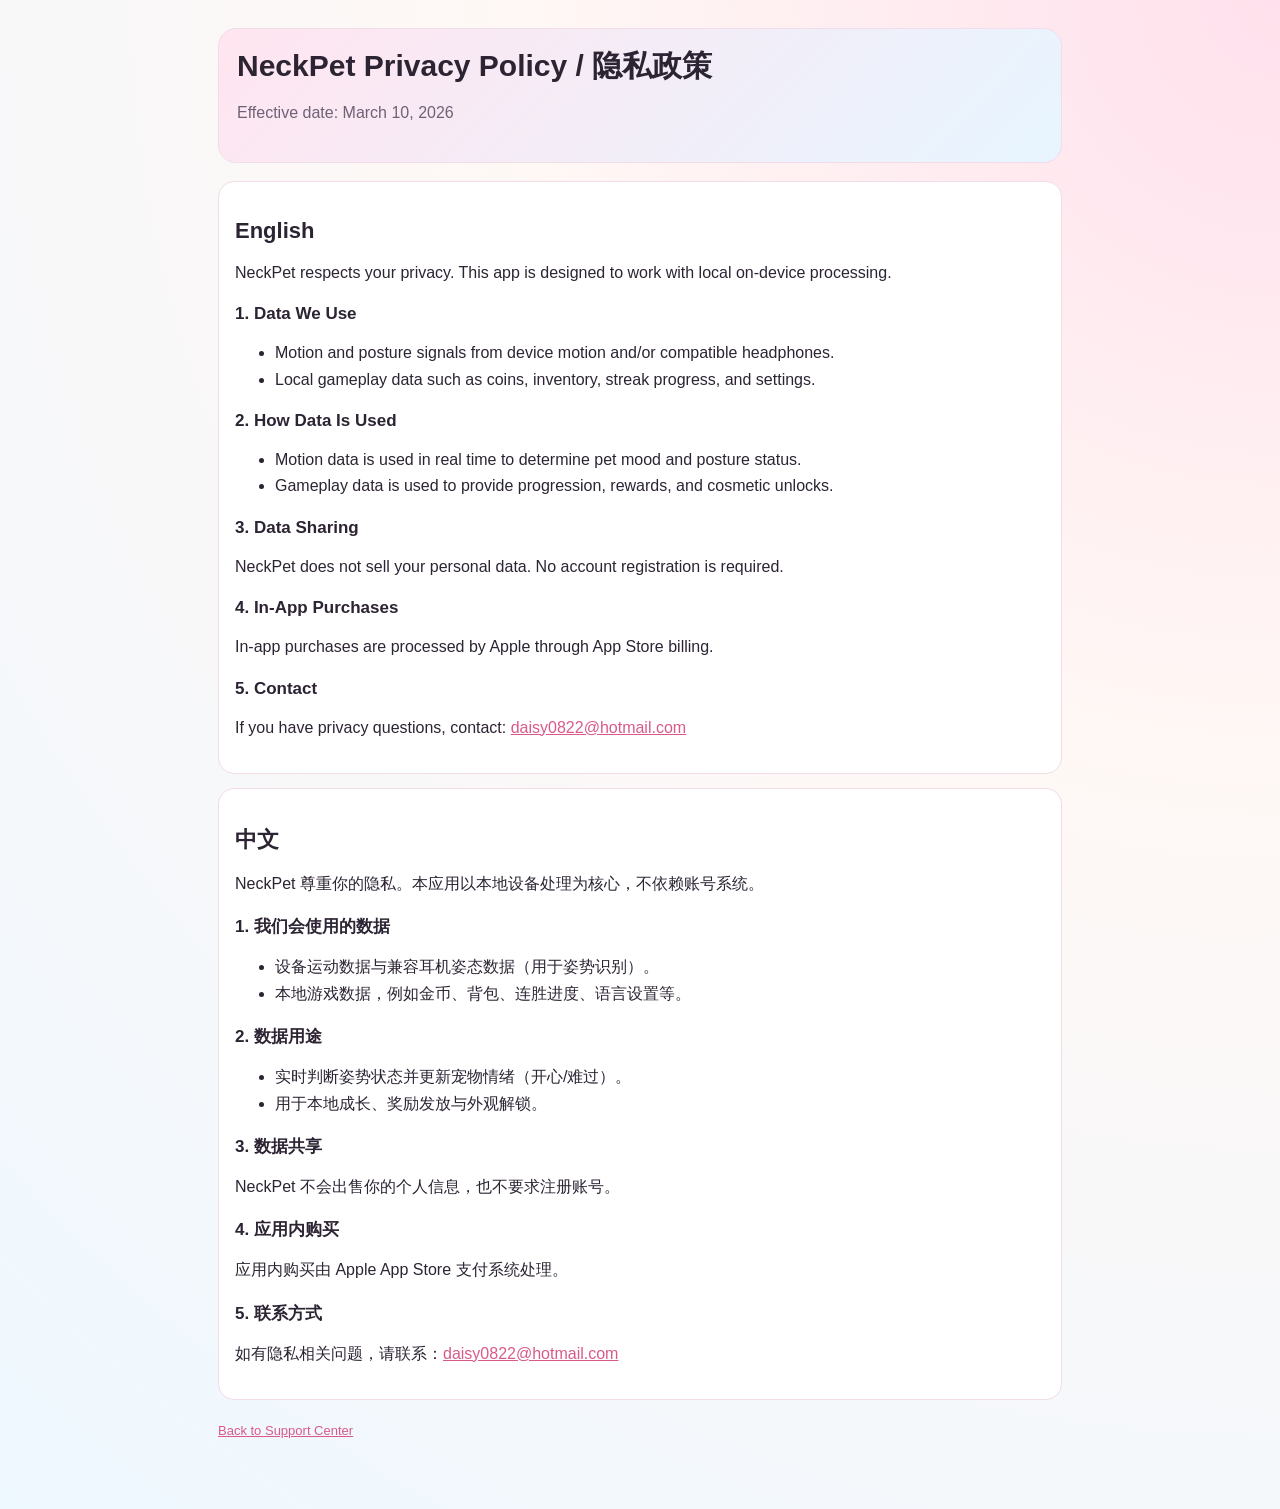
==== neckpet/privacy.html @ f9141ca2 "Add NeckPet support pages" ====
<!doctype html>
<html lang="en">
  <head>
    <meta charset="utf-8" />
    <meta name="viewport" content="width=device-width, initial-scale=1" />
    <title>NeckPet Privacy Policy</title>
    <link rel="stylesheet" href="../styles.css" />
  </head>
  <body>
    <main class="wrap">
      <section class="hero">
        <h1>NeckPet Privacy Policy / 隐私政策</h1>
        <p class="muted">Effective date: March 10, 2026</p>
      </section>

      <section class="card">
        <h2>English</h2>
        <p>NeckPet respects your privacy. This app is designed to work with local on-device processing.</p>
        <h3>1. Data We Use</h3>
        <ul>
          <li>Motion and posture signals from device motion and/or compatible headphones.</li>
          <li>Local gameplay data such as coins, inventory, streak progress, and settings.</li>
        </ul>
        <h3>2. How Data Is Used</h3>
        <ul>
          <li>Motion data is used in real time to determine pet mood and posture status.</li>
          <li>Gameplay data is used to provide progression, rewards, and cosmetic unlocks.</li>
        </ul>
        <h3>3. Data Sharing</h3>
        <p>NeckPet does not sell your personal data. No account registration is required.</p>
        <h3>4. In-App Purchases</h3>
        <p>In-app purchases are processed by Apple through App Store billing.</p>
        <h3>5. Contact</h3>
        <p>If you have privacy questions, contact: <a href="mailto:daisy0822@hotmail.com">daisy0822@hotmail.com</a></p>
      </section>

      <section class="card">
        <h2>中文</h2>
        <p>NeckPet 尊重你的隐私。本应用以本地设备处理为核心，不依赖账号系统。</p>
        <h3>1. 我们会使用的数据</h3>
        <ul>
          <li>设备运动数据与兼容耳机姿态数据（用于姿势识别）。</li>
          <li>本地游戏数据，例如金币、背包、连胜进度、语言设置等。</li>
        </ul>
        <h3>2. 数据用途</h3>
        <ul>
          <li>实时判断姿势状态并更新宠物情绪（开心/难过）。</li>
          <li>用于本地成长、奖励发放与外观解锁。</li>
        </ul>
        <h3>3. 数据共享</h3>
        <p>NeckPet 不会出售你的个人信息，也不要求注册账号。</p>
        <h3>4. 应用内购买</h3>
        <p>应用内购买由 Apple App Store 支付系统处理。</p>
        <h3>5. 联系方式</h3>
        <p>如有隐私相关问题，请联系：<a href="mailto:daisy0822@hotmail.com">daisy0822@hotmail.com</a></p>
      </section>

      <p class="footer"><a href="./index.html">Back to Support Center</a></p>
    </main>
  </body>
</html>
---- styles.css ----
:root {
  --bg: #fff8f5;
  --card: #ffffff;
  --text: #2d2433;
  --muted: #6f6277;
  --line: #f1dce7;
}

* {
  box-sizing: border-box;
}

html,
body {
  margin: 0;
  padding: 0;
  font-family: "Avenir Next", "PingFang SC", "Microsoft YaHei", sans-serif;
  background: radial-gradient(circle at top right, #ffe0ec 0%, var(--bg) 38%, #eef8ff 100%);
  color: var(--text);
}

.wrap {
  max-width: 880px;
  margin: 0 auto;
  padding: 28px 18px 54px;
}

.hero {
  background: linear-gradient(135deg, #ffe5f0 0%, #e7f5ff 100%);
  border: 1px solid var(--line);
  border-radius: 18px;
  padding: 20px 18px;
  margin-bottom: 18px;
}

.card {
  background: var(--card);
  border: 1px solid var(--line);
  border-radius: 16px;
  padding: 16px;
  margin-bottom: 14px;
}

.links {
  display: grid;
  grid-template-columns: repeat(auto-fit, minmax(230px, 1fr));
  gap: 12px;
}

.link-card {
  text-decoration: none;
  color: var(--text);
  background: #ffffff;
  border: 1px solid var(--line);
  border-radius: 14px;
  padding: 14px;
  transition: transform 0.12s ease, border-color 0.12s ease;
}

.link-card:hover {
  transform: translateY(-1px);
  border-color: #f8b6cd;
}

.tag {
  display: inline-block;
  font-size: 12px;
  padding: 4px 8px;
  border-radius: 999px;
  margin-right: 6px;
  color: #442e3f;
  background: #ffe8f2;
}

h1 {
  margin: 0 0 8px;
  font-size: 30px;
  line-height: 1.15;
}

h2 {
  margin: 20px 0 10px;
  font-size: 22px;
}

h3 {
  margin: 18px 0 8px;
  font-size: 17px;
}

p,
li {
  line-height: 1.65;
}

.muted {
  color: var(--muted);
}

a {
  color: #d95a8a;
}

code {
  background: #f7f1f8;
  border-radius: 6px;
  padding: 2px 6px;
}

.footer {
  margin-top: 20px;
  font-size: 13px;
  color: var(--muted);
}
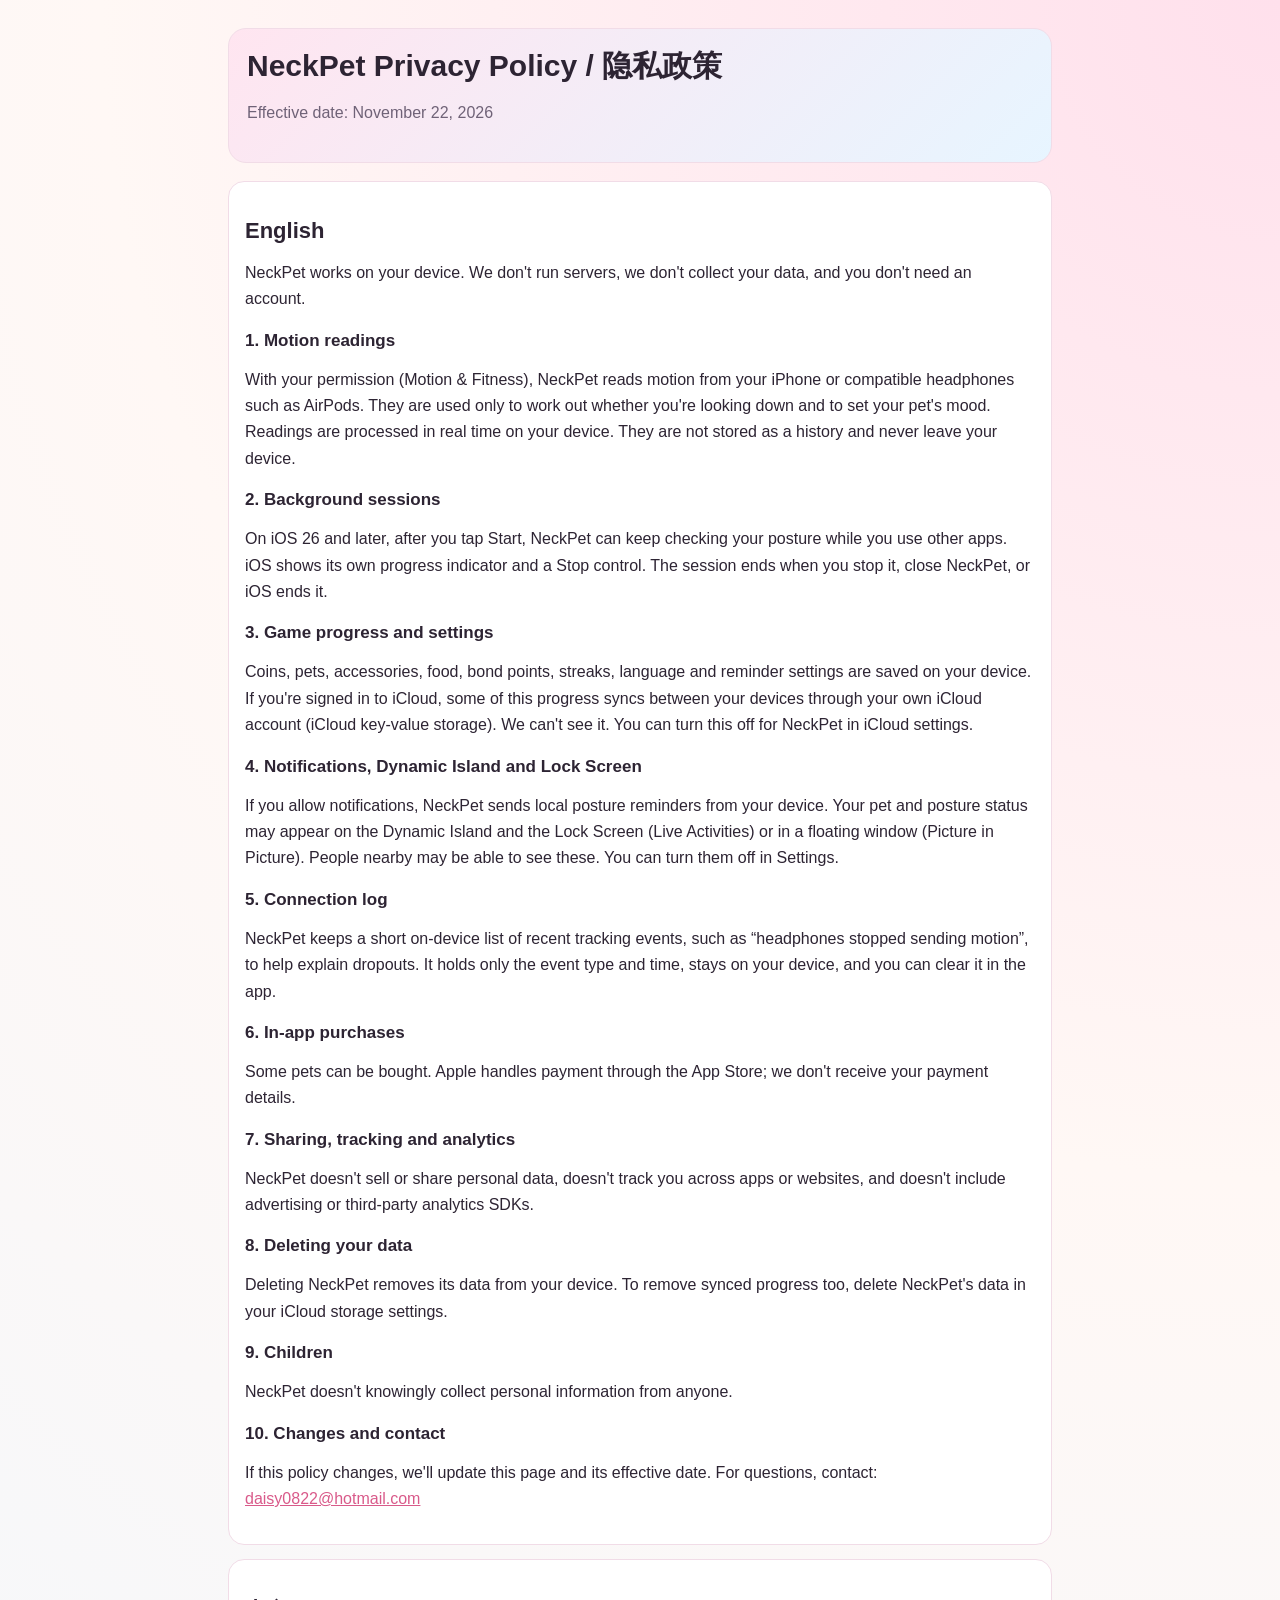
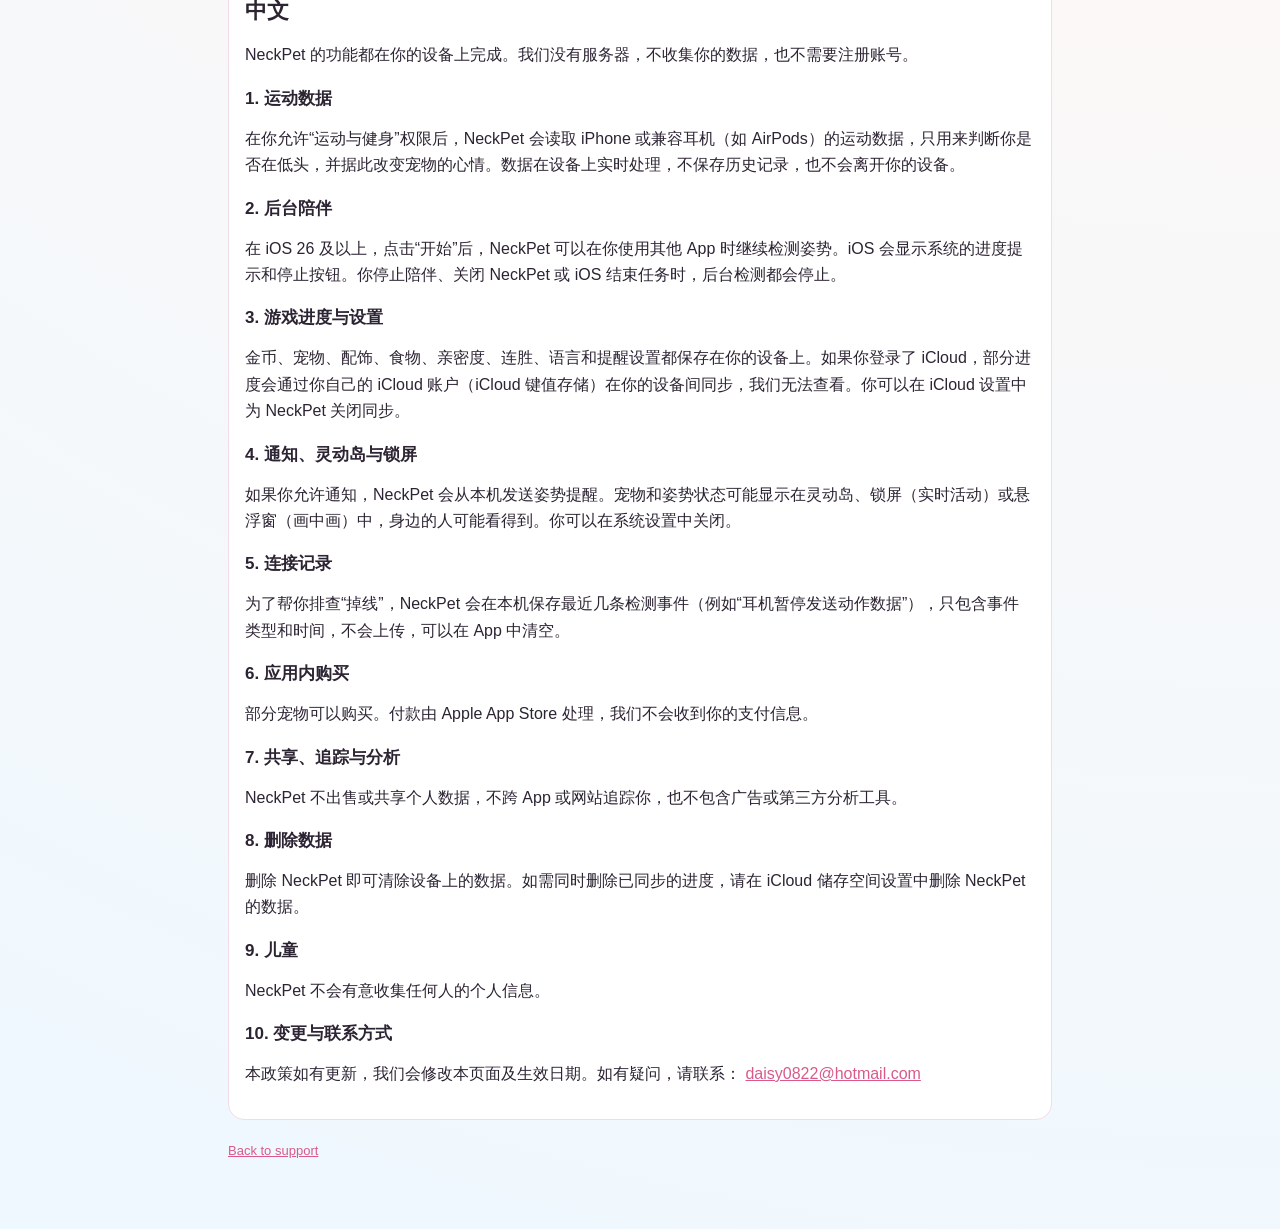
==== commit 6eae7113: "Update NeckPet privacy policy and support pages for 2.0 Copied from NeckPet docs/ (2026-11-22). The " ====
--- a/neckpet/privacy.html
+++ b/neckpet/privacy.html
@@ -4,58 +4,146 @@
     <meta charset="utf-8" />
     <meta name="viewport" content="width=device-width, initial-scale=1" />
     <title>NeckPet Privacy Policy</title>
-    <link rel="stylesheet" href="../styles.css" />
+    <link rel="stylesheet" href="./styles.css" />
   </head>
   <body>
     <main class="wrap">
       <section class="hero">
         <h1>NeckPet Privacy Policy / 隐私政策</h1>
-        <p class="muted">Effective date: March 10, 2026</p>
+        <p class="muted">Effective date: November 22, 2026</p>
       </section>
 
       <section class="card">
         <h2>English</h2>
-        <p>NeckPet respects your privacy. This app is designed to work with local on-device processing.</p>
-        <h3>1. Data We Use</h3>
-        <ul>
-          <li>Motion and posture signals from device motion and/or compatible headphones.</li>
-          <li>Local gameplay data such as coins, inventory, streak progress, and settings.</li>
-        </ul>
-        <h3>2. How Data Is Used</h3>
-        <ul>
-          <li>Motion data is used in real time to determine pet mood and posture status.</li>
-          <li>Gameplay data is used to provide progression, rewards, and cosmetic unlocks.</li>
-        </ul>
-        <h3>3. Data Sharing</h3>
-        <p>NeckPet does not sell your personal data. No account registration is required.</p>
-        <h3>4. In-App Purchases</h3>
-        <p>In-app purchases are processed by Apple through App Store billing.</p>
-        <h3>5. Contact</h3>
-        <p>If you have privacy questions, contact: <a href="mailto:daisy0822@hotmail.com">daisy0822@hotmail.com</a></p>
+        <p>
+          NeckPet works on your device. We don't run servers, we don't collect
+          your data, and you don't need an account.
+        </p>
+
+        <h3>1. Motion readings</h3>
+        <p>
+          With your permission (Motion &amp; Fitness), NeckPet reads motion from
+          your iPhone or compatible headphones such as AirPods. They are used
+          only to work out whether you're looking down and to set your pet's
+          mood. Readings are processed in real time on your device. They are not
+          stored as a history and never leave your device.
+        </p>
+
+        <h3>2. Background sessions</h3>
+        <p>
+          On iOS 26 and later, after you tap Start, NeckPet can keep checking
+          your posture while you use other apps. iOS shows its own progress
+          indicator and a Stop control. The session ends when you stop it, close
+          NeckPet, or iOS ends it.
+        </p>
+
+        <h3>3. Game progress and settings</h3>
+        <p>
+          Coins, pets, accessories, food, bond points, streaks, language and
+          reminder settings are saved on your device. If you're signed in to
+          iCloud, some of this progress syncs between your devices through your
+          own iCloud account (iCloud key-value storage). We can't see it. You can
+          turn this off for NeckPet in iCloud settings.
+        </p>
+
+        <h3>4. Notifications, Dynamic Island and Lock Screen</h3>
+        <p>
+          If you allow notifications, NeckPet sends local posture reminders from
+          your device. Your pet and posture status may appear on the Dynamic
+          Island and the Lock Screen (Live Activities) or in a floating window
+          (Picture in Picture). People nearby may be able to see these. You can
+          turn them off in Settings.
+        </p>
+
+        <h3>5. Connection log</h3>
+        <p>
+          NeckPet keeps a short on-device list of recent tracking events, such as
+          “headphones stopped sending motion”, to help explain dropouts. It holds
+          only the event type and time, stays on your device, and you can clear it
+          in the app.
+        </p>
+
+        <h3>6. In-app purchases</h3>
+        <p>
+          Some pets can be bought. Apple handles payment through the App Store;
+          we don't receive your payment details.
+        </p>
+
+        <h3>7. Sharing, tracking and analytics</h3>
+        <p>
+          NeckPet doesn't sell or share personal data, doesn't track you across
+          apps or websites, and doesn't include advertising or third-party
+          analytics SDKs.
+        </p>
+
+        <h3>8. Deleting your data</h3>
+        <p>
+          Deleting NeckPet removes its data from your device. To remove synced
+          progress too, delete NeckPet's data in your iCloud storage settings.
+        </p>
+
+        <h3>9. Children</h3>
+        <p>NeckPet doesn't knowingly collect personal information from anyone.</p>
+
+        <h3>10. Changes and contact</h3>
+        <p>
+          If this policy changes, we'll update this page and its effective date.
+          For questions, contact:
+          <a href="mailto:daisy0822@hotmail.com">daisy0822@hotmail.com</a>
+        </p>
       </section>
 
       <section class="card">
         <h2>中文</h2>
-        <p>NeckPet 尊重你的隐私。本应用以本地设备处理为核心，不依赖账号系统。</p>
-        <h3>1. 我们会使用的数据</h3>
-        <ul>
-          <li>设备运动数据与兼容耳机姿态数据（用于姿势识别）。</li>
-          <li>本地游戏数据，例如金币、背包、连胜进度、语言设置等。</li>
-        </ul>
-        <h3>2. 数据用途</h3>
-        <ul>
-          <li>实时判断姿势状态并更新宠物情绪（开心/难过）。</li>
-          <li>用于本地成长、奖励发放与外观解锁。</li>
-        </ul>
-        <h3>3. 数据共享</h3>
-        <p>NeckPet 不会出售你的个人信息，也不要求注册账号。</p>
-        <h3>4. 应用内购买</h3>
-        <p>应用内购买由 Apple App Store 支付系统处理。</p>
-        <h3>5. 联系方式</h3>
-        <p>如有隐私相关问题，请联系：<a href="mailto:daisy0822@hotmail.com">daisy0822@hotmail.com</a></p>
+        <p>
+          NeckPet 的功能都在你的设备上完成。我们没有服务器，不收集你的数据，也不需要注册账号。
+        </p>
+
+        <h3>1. 运动数据</h3>
+        <p>
+          在你允许“运动与健身”权限后，NeckPet 会读取 iPhone 或兼容耳机（如 AirPods）的运动数据，只用来判断你是否在低头，并据此改变宠物的心情。数据在设备上实时处理，不保存历史记录，也不会离开你的设备。
+        </p>
+
+        <h3>2. 后台陪伴</h3>
+        <p>
+          在 iOS 26 及以上，点击“开始”后，NeckPet 可以在你使用其他 App 时继续检测姿势。iOS 会显示系统的进度提示和停止按钮。你停止陪伴、关闭 NeckPet 或 iOS 结束任务时，后台检测都会停止。
+        </p>
+
+        <h3>3. 游戏进度与设置</h3>
+        <p>
+          金币、宠物、配饰、食物、亲密度、连胜、语言和提醒设置都保存在你的设备上。如果你登录了 iCloud，部分进度会通过你自己的 iCloud 账户（iCloud 键值存储）在你的设备间同步，我们无法查看。你可以在 iCloud 设置中为 NeckPet 关闭同步。
+        </p>
+
+        <h3>4. 通知、灵动岛与锁屏</h3>
+        <p>
+          如果你允许通知，NeckPet 会从本机发送姿势提醒。宠物和姿势状态可能显示在灵动岛、锁屏（实时活动）或悬浮窗（画中画）中，身边的人可能看得到。你可以在系统设置中关闭。
+        </p>
+
+        <h3>5. 连接记录</h3>
+        <p>
+          为了帮你排查“掉线”，NeckPet 会在本机保存最近几条检测事件（例如“耳机暂停发送动作数据”），只包含事件类型和时间，不会上传，可以在 App 中清空。
+        </p>
+
+        <h3>6. 应用内购买</h3>
+        <p>部分宠物可以购买。付款由 Apple App Store 处理，我们不会收到你的支付信息。</p>
+
+        <h3>7. 共享、追踪与分析</h3>
+        <p>NeckPet 不出售或共享个人数据，不跨 App 或网站追踪你，也不包含广告或第三方分析工具。</p>
+
+        <h3>8. 删除数据</h3>
+        <p>删除 NeckPet 即可清除设备上的数据。如需同时删除已同步的进度，请在 iCloud 储存空间设置中删除 NeckPet 的数据。</p>
+
+        <h3>9. 儿童</h3>
+        <p>NeckPet 不会有意收集任何人的个人信息。</p>
+
+        <h3>10. 变更与联系方式</h3>
+        <p>
+          本政策如有更新，我们会修改本页面及生效日期。如有疑问，请联系：
+          <a href="mailto:daisy0822@hotmail.com">daisy0822@hotmail.com</a>
+        </p>
       </section>
 
-      <p class="footer"><a href="./index.html">Back to Support Center</a></p>
+      <p class="footer"><a href="./index.html">Back to support</a></p>
     </main>
   </body>
 </html>
--- a/neckpet/styles.css
+++ b/neckpet/styles.css
@@ -0,0 +1,121 @@
+:root {
+  --bg: #fff8f5;
+  --card: #ffffff;
+  --text: #2d2433;
+  --muted: #6f6277;
+  --accent: #ff7ea8;
+  --accent-2: #7bc8ff;
+  --line: #f1dce7;
+}
+
+* {
+  box-sizing: border-box;
+}
+
+html,
+body {
+  margin: 0;
+  padding: 0;
+  font-family: "Avenir Next", "PingFang SC", "Microsoft YaHei", sans-serif;
+  background: radial-gradient(circle at top right, #ffe0ec 0%, var(--bg) 38%, #eef8ff 100%);
+  color: var(--text);
+}
+
+.wrap {
+  max-width: 860px;
+  margin: 0 auto;
+  padding: 28px 18px 54px;
+}
+
+.hero {
+  background: linear-gradient(135deg, #ffe5f0 0%, #e7f5ff 100%);
+  border: 1px solid var(--line);
+  border-radius: 18px;
+  padding: 20px 18px;
+  margin-bottom: 18px;
+}
+
+h1 {
+  margin: 0 0 8px;
+  font-size: 30px;
+  line-height: 1.15;
+}
+
+h2 {
+  margin: 20px 0 10px;
+  font-size: 22px;
+}
+
+h3 {
+  margin: 18px 0 8px;
+  font-size: 17px;
+}
+
+p,
+li {
+  line-height: 1.65;
+  color: var(--text);
+}
+
+.muted {
+  color: var(--muted);
+}
+
+.card {
+  background: var(--card);
+  border: 1px solid var(--line);
+  border-radius: 16px;
+  padding: 16px 16px;
+  margin-bottom: 14px;
+}
+
+.links {
+  display: grid;
+  grid-template-columns: repeat(auto-fit, minmax(220px, 1fr));
+  gap: 12px;
+}
+
+.link-card {
+  text-decoration: none;
+  color: var(--text);
+  background: #ffffff;
+  border: 1px solid var(--line);
+  border-radius: 14px;
+  padding: 14px;
+  transition: transform 0.12s ease, border-color 0.12s ease;
+}
+
+.link-card:hover {
+  transform: translateY(-1px);
+  border-color: #f8b6cd;
+}
+
+.tag {
+  display: inline-block;
+  font-size: 12px;
+  padding: 4px 8px;
+  border-radius: 999px;
+  margin-right: 6px;
+  color: #442e3f;
+  background: #ffe8f2;
+}
+
+a {
+  color: #d95a8a;
+}
+
+code {
+  background: #f7f1f8;
+  border-radius: 6px;
+  padding: 2px 6px;
+}
+
+ul {
+  margin-top: 8px;
+}
+
+.footer {
+  margin-top: 20px;
+  font-size: 13px;
+  color: var(--muted);
+}
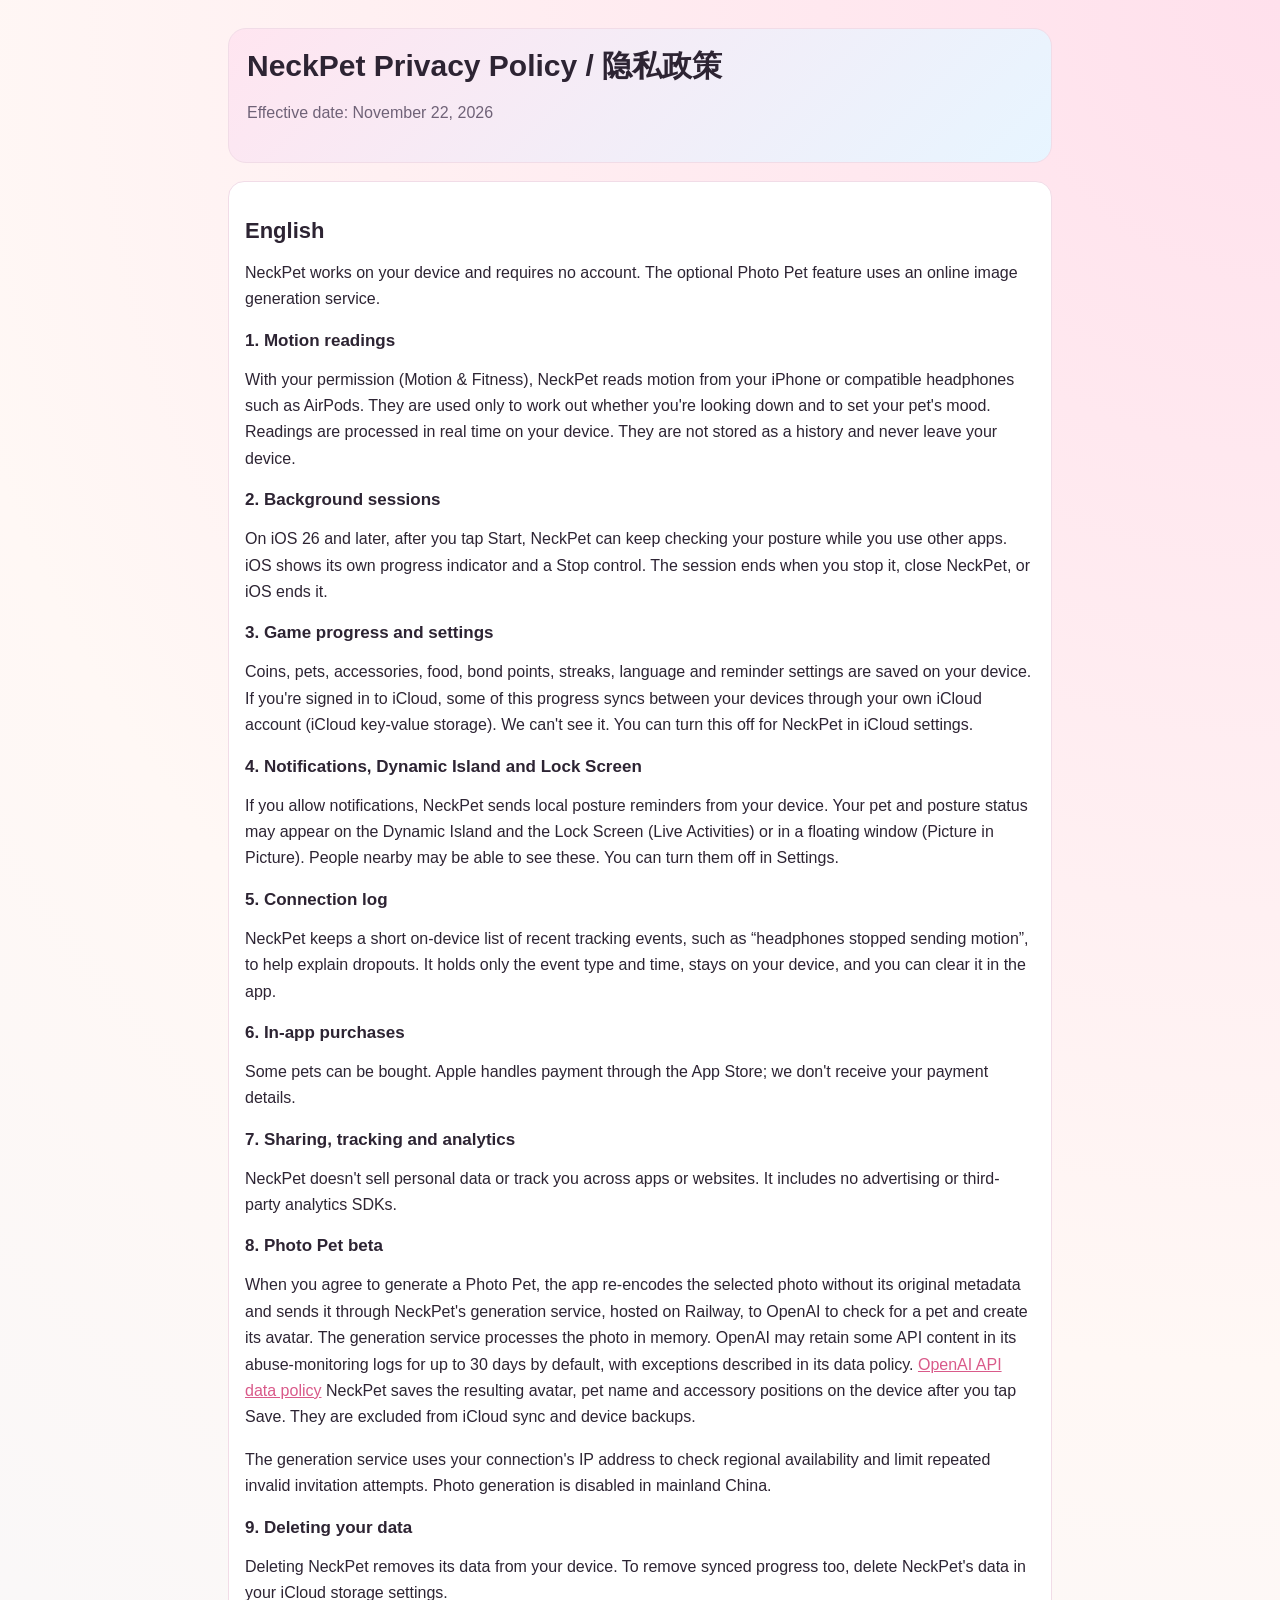
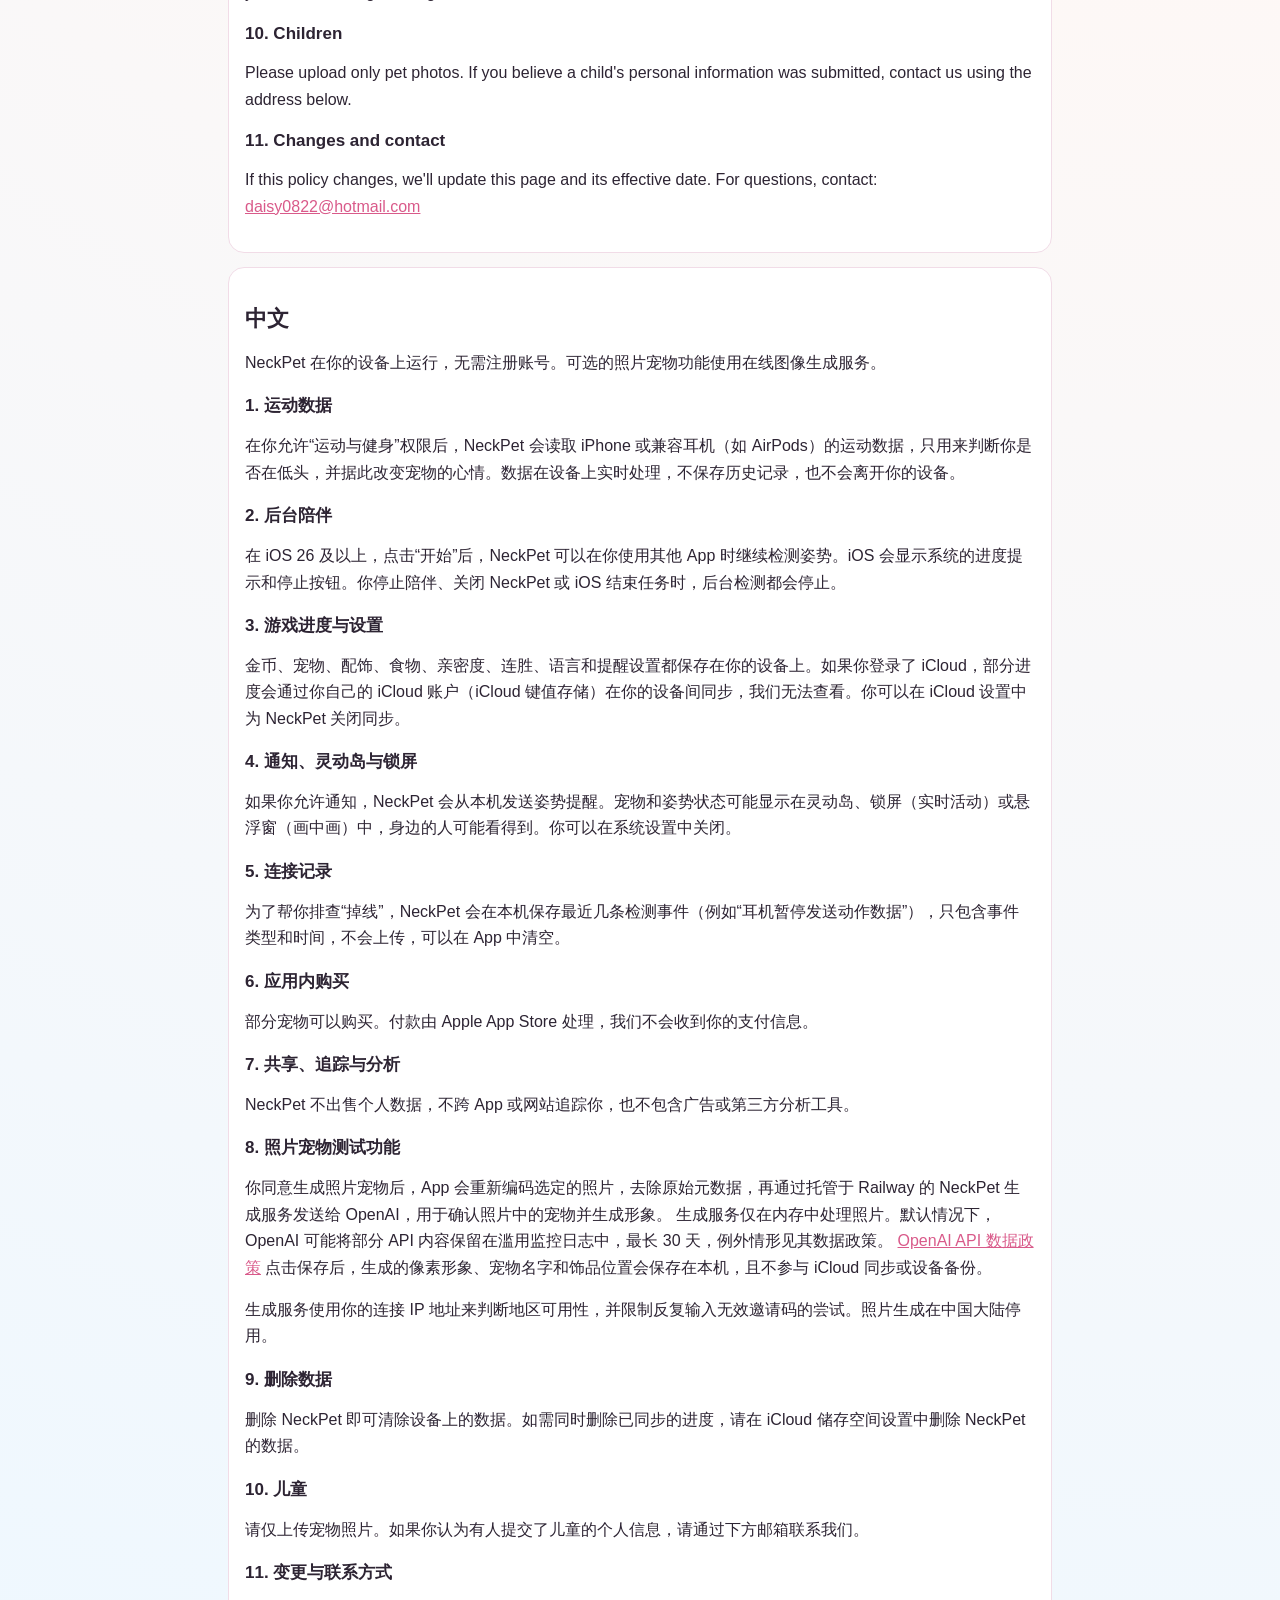
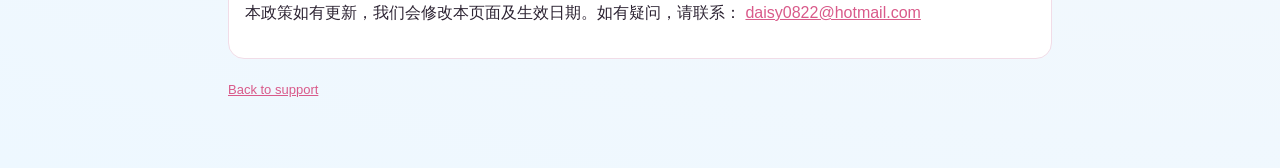
==== commit 3020f5da: "Disclose NeckPet Photo Pet processing and regional availability" ====
--- a/neckpet/privacy.html
+++ b/neckpet/privacy.html
@@ -16,8 +16,8 @@
       <section class="card">
         <h2>English</h2>
         <p>
-          NeckPet works on your device. We don't run servers, we don't collect
-          your data, and you don't need an account.
+          NeckPet works on your device and requires no account. The optional
+          Photo Pet feature uses an online image generation service.
         </p>
 
         <h3>1. Motion readings</h3>
@@ -71,21 +71,40 @@
 
         <h3>7. Sharing, tracking and analytics</h3>
         <p>
-          NeckPet doesn't sell or share personal data, doesn't track you across
-          apps or websites, and doesn't include advertising or third-party
-          analytics SDKs.
+          NeckPet doesn't sell personal data or track you across apps or websites.
+          It includes no advertising or third-party analytics SDKs.
         </p>
 
-        <h3>8. Deleting your data</h3>
+        <h3>8. Photo Pet beta</h3>
+        <p>
+          When you agree to generate a Photo Pet, the app re-encodes the selected
+          photo without its original metadata and sends it through NeckPet's
+          generation service, hosted on Railway, to OpenAI to check for a pet and create its avatar.
+          The generation service processes the photo in memory. OpenAI may
+          retain some API content in its abuse-monitoring logs for up to 30 days
+          by default, with exceptions described in its data policy.
+          <a href="https://developers.openai.com/api/docs/guides/your-data">OpenAI API data policy</a>
+          NeckPet saves the resulting avatar, pet name and accessory positions on the
+          device after you tap Save. They are excluded from iCloud sync and
+          device backups.
+        </p>
+
+        <p>
+          The generation service uses your connection's IP address to check
+          regional availability and limit repeated invalid invitation attempts.
+          Photo generation is disabled in mainland China.
+        </p>
+
+        <h3>9. Deleting your data</h3>
         <p>
           Deleting NeckPet removes its data from your device. To remove synced
           progress too, delete NeckPet's data in your iCloud storage settings.
         </p>
 
-        <h3>9. Children</h3>
-        <p>NeckPet doesn't knowingly collect personal information from anyone.</p>
+        <h3>10. Children</h3>
+        <p>Please upload only pet photos. If you believe a child's personal information was submitted, contact us using the address below.</p>
 
-        <h3>10. Changes and contact</h3>
+        <h3>11. Changes and contact</h3>
         <p>
           If this policy changes, we'll update this page and its effective date.
           For questions, contact:
@@ -96,7 +115,7 @@
       <section class="card">
         <h2>中文</h2>
         <p>
-          NeckPet 的功能都在你的设备上完成。我们没有服务器，不收集你的数据，也不需要注册账号。
+          NeckPet 在你的设备上运行，无需注册账号。可选的照片宠物功能使用在线图像生成服务。
         </p>
 
         <h3>1. 运动数据</h3>
@@ -128,15 +147,27 @@
         <p>部分宠物可以购买。付款由 Apple App Store 处理，我们不会收到你的支付信息。</p>
 
         <h3>7. 共享、追踪与分析</h3>
-        <p>NeckPet 不出售或共享个人数据，不跨 App 或网站追踪你，也不包含广告或第三方分析工具。</p>
+        <p>NeckPet 不出售个人数据，不跨 App 或网站追踪你，也不包含广告或第三方分析工具。</p>
 
-        <h3>8. 删除数据</h3>
+        <h3>8. 照片宠物测试功能</h3>
+        <p>
+          你同意生成照片宠物后，App 会重新编码选定的照片，去除原始元数据，再通过托管于 Railway 的 NeckPet 生成服务发送给 OpenAI，用于确认照片中的宠物并生成形象。
+          生成服务仅在内存中处理照片。默认情况下，OpenAI 可能将部分 API 内容保留在滥用监控日志中，最长 30 天，例外情形见其数据政策。
+          <a href="https://developers.openai.com/api/docs/guides/your-data">OpenAI API 数据政策</a>
+          点击保存后，生成的像素形象、宠物名字和饰品位置会保存在本机，且不参与 iCloud 同步或设备备份。
+        </p>
+
+        <p>
+          生成服务使用你的连接 IP 地址来判断地区可用性，并限制反复输入无效邀请码的尝试。照片生成在中国大陆停用。
+        </p>
+
+        <h3>9. 删除数据</h3>
         <p>删除 NeckPet 即可清除设备上的数据。如需同时删除已同步的进度，请在 iCloud 储存空间设置中删除 NeckPet 的数据。</p>
 
-        <h3>9. 儿童</h3>
-        <p>NeckPet 不会有意收集任何人的个人信息。</p>
+        <h3>10. 儿童</h3>
+        <p>请仅上传宠物照片。如果你认为有人提交了儿童的个人信息，请通过下方邮箱联系我们。</p>
 
-        <h3>10. 变更与联系方式</h3>
+        <h3>11. 变更与联系方式</h3>
         <p>
           本政策如有更新，我们会修改本页面及生效日期。如有疑问，请联系：
           <a href="mailto:daisy0822@hotmail.com">daisy0822@hotmail.com</a>
